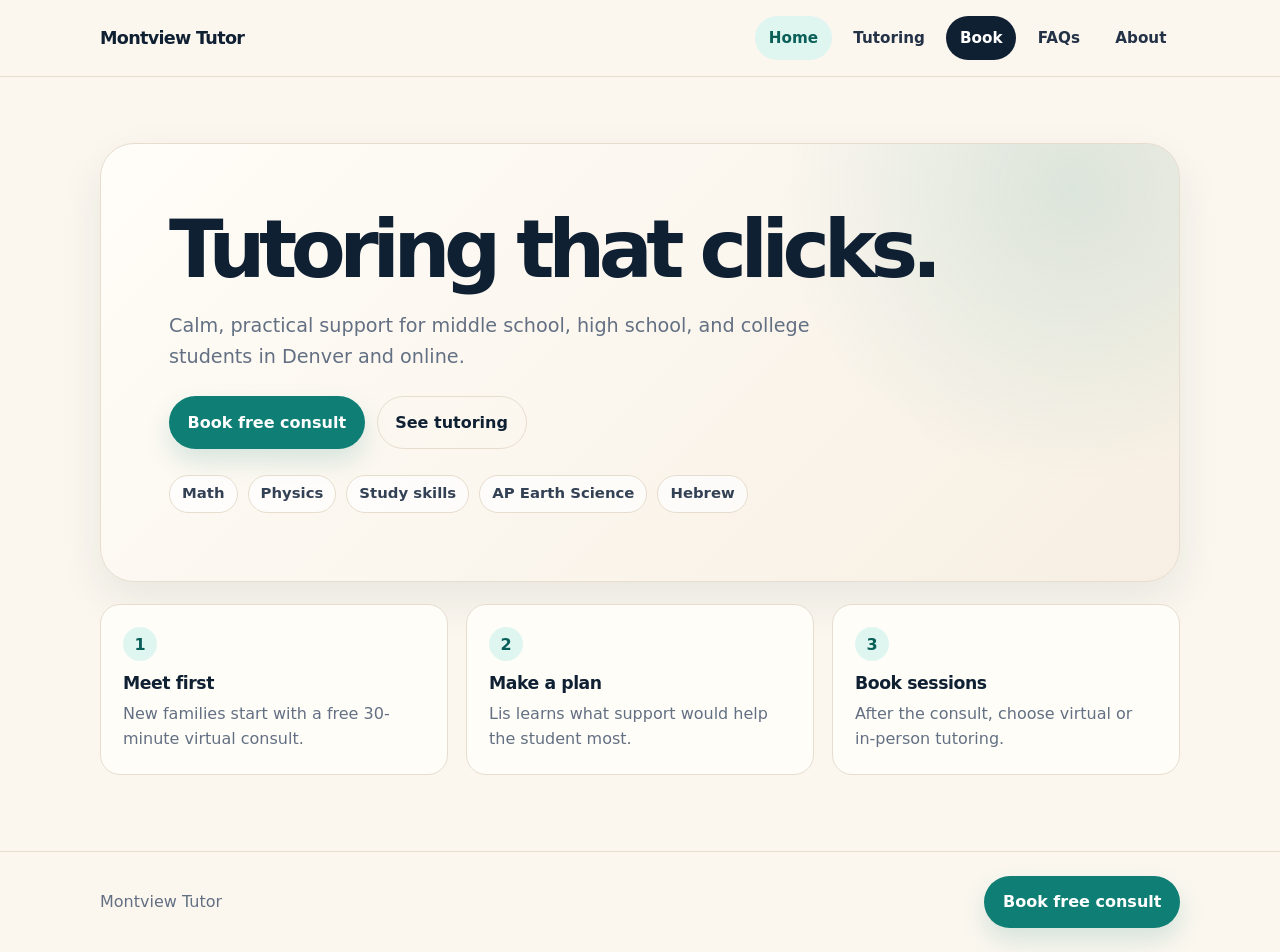
==== index.html @ cd3bea07 "Update index.html" ====
<!DOCTYPE html>
<html lang="en">
<head>
  <meta charset="UTF-8" />
  <meta name="viewport" content="width=device-width, initial-scale=1.0" />

  <title>Montview Tutor</title>
  <meta name="description" content="Clear, practical tutoring in Denver and online with Lis Cohen." />

  <link rel="stylesheet" href="styles.css?v=10" />
</head>
<body>
  <header class="site-header">
    <div class="container header-bar">
      <a class="brand" href="index.html">Montview Tutor</a>

      <nav class="nav" aria-label="Main navigation">
        <a class="active" href="index.html" aria-current="page">Home</a>
        <a href="tutoring.html">Tutoring</a>
        <a class="nav-button" href="schedule.html">Book</a>
        <a href="faq.html">FAQs</a>
        <a href="about.html">About</a>
      </nav>
    </div>
  </header>

  <main class="home">
    <div class="container">
      <section class="hero">
        <h1>Tutoring that clicks.</h1>

        <p>
          Calm, practical support for middle school, high school, and college students in Denver and online.
        </p>

        <div class="button-row">
          <a class="button" href="schedule.html">Book free consult</a>
          <a class="button secondary" href="tutoring.html">See tutoring</a>
        </div>

        <div class="tags" aria-label="Tutoring subjects">
          <span class="tag">Math</span>
          <span class="tag">Physics</span>
          <span class="tag">Study skills</span>
          <span class="tag">AP Earth Science</span>
          <span class="tag">Hebrew</span>
        </div>
      </section>

      <section class="steps grid three" aria-label="How tutoring starts">
        <article class="simple-card">
          <span class="step-number">1</span>
          <h3>Meet first</h3>
          <p>New families start with a free 30-minute virtual consult.</p>
        </article>

        <article class="simple-card">
          <span class="step-number">2</span>
          <h3>Make a plan</h3>
          <p>Lis learns what support would help the student most.</p>
        </article>

        <article class="simple-card">
          <span class="step-number">3</span>
          <h3>Book sessions</h3>
          <p>After the consult, choose virtual or in-person tutoring.</p>
        </article>
      </section>
    </div>
  </main>

  <footer class="site-footer">
    <div class="container footer-bar">
      <span>Montview Tutor</span>
      <a class="button" href="schedule.html">Book free consult</a>
    </div>
  </footer>
</body>
</html>
---- styles.css ----
:root {
  --bg: #fbf7ef;
  --card: #fffdf8;
  --ink: #102033;
  --muted: #637083;
  --line: #e7ddcf;
  --teal: #0f7f75;
  --teal-dark: #0a5f58;
  --mint: #dff5f0;
  --cream: #f4ede3;
  --white: #ffffff;
  --shadow: 0 18px 45px rgba(16, 32, 51, 0.08);
  --radius: 24px;
}

* {
  box-sizing: border-box;
}

html {
  scroll-behavior: smooth;
}

body {
  margin: 0;
  background: var(--bg);
  color: var(--ink);
  font-family: Inter, ui-sans-serif, system-ui, -apple-system, BlinkMacSystemFont, "Segoe UI", Arial, sans-serif;
  font-size: 16px;
  line-height: 1.6;
}

img {
  max-width: 100%;
  display: block;
}

a {
  color: inherit;
}

.container {
  width: min(1080px, calc(100% - 40px));
  margin: 0 auto;
}

/* HEADER */

.site-header {
  position: sticky;
  top: 0;
  z-index: 100;
  background: rgba(251, 247, 239, 0.96);
  border-bottom: 1px solid var(--line);
  backdrop-filter: blur(12px);
}

.header-bar {
  min-height: 76px;
  display: flex;
  align-items: center;
  justify-content: space-between;
  gap: 24px;
}

.brand {
  color: var(--ink);
  text-decoration: none;
  font-size: 1.1rem;
  font-weight: 900;
  letter-spacing: -0.04em;
  white-space: nowrap;
}

.nav {
  display: flex;
  align-items: center;
  gap: 8px;
  flex-wrap: wrap;
}

.nav a {
  color: #243247;
  text-decoration: none;
  font-size: 0.95rem;
  font-weight: 800;
  padding: 0.6rem 0.85rem;
  border-radius: 999px;
}

.nav a:hover,
.nav a.active {
  background: var(--mint);
  color: var(--teal-dark);
}

.nav a.nav-button {
  background: var(--ink);
  color: white;
}

.nav a.nav-button:hover,
.nav a.nav-button.active {
  background: var(--teal);
  color: white;
}

/* GLOBAL */

main {
  min-height: calc(100vh - 150px);
}

.page {
  padding: 56px 0 78px;
}

.page-title {
  margin: 0 0 30px;
  font-size: clamp(2.4rem, 6vw, 4rem);
  line-height: 1;
  letter-spacing: -0.07em;
}

h1,
h2,
h3,
p {
  margin-top: 0;
}

h2 {
  margin-bottom: 0.7rem;
  font-size: clamp(1.45rem, 3vw, 2rem);
  line-height: 1.1;
  letter-spacing: -0.045em;
}

h3 {
  margin-bottom: 0.35rem;
  font-size: 1.08rem;
  line-height: 1.25;
  letter-spacing: -0.025em;
}

p {
  color: var(--muted);
}

p:last-child {
  margin-bottom: 0;
}

.button-row {
  display: flex;
  align-items: center;
  gap: 12px;
  flex-wrap: wrap;
  margin-top: 24px;
}

.button {
  display: inline-flex;
  align-items: center;
  justify-content: center;
  min-height: 46px;
  padding: 0.78rem 1.1rem;
  border-radius: 999px;
  border: 1px solid transparent;
  background: var(--teal);
  color: white;
  text-decoration: none;
  font-weight: 900;
  box-shadow: 0 12px 26px rgba(15, 127, 117, 0.16);
}

.button:hover {
  background: var(--teal-dark);
}

.button.secondary {
  background: transparent;
  color: var(--ink);
  border-color: var(--line);
  box-shadow: none;
}

.button.secondary:hover {
  background: var(--white);
}

.button.dark {
  background: var(--ink);
}

.button.dark:hover {
  background: #26364d;
}

.card {
  background: var(--card);
  border: 1px solid var(--line);
  border-radius: var(--radius);
  padding: clamp(1.35rem, 3vw, 2rem);
  box-shadow: var(--shadow);
}

.simple-card {
  background: var(--card);
  border: 1px solid var(--line);
  border-radius: 20px;
  padding: 22px;
}

.grid {
  display: grid;
  gap: 18px;
}

.grid.two {
  grid-template-columns: repeat(2, minmax(0, 1fr));
}

.grid.three {
  grid-template-columns: repeat(3, minmax(0, 1fr));
}

/* HOME */

.home {
  padding: 66px 0 76px;
}

.hero {
  background:
    radial-gradient(circle at 90% 10%, rgba(15, 127, 117, 0.13), transparent 28%),
    linear-gradient(135deg, #fffdf8, #f7efe3);
  border: 1px solid var(--line);
  border-radius: 34px;
  padding: clamp(2rem, 6vw, 4.25rem);
  box-shadow: var(--shadow);
}

.hero h1 {
  max-width: 780px;
  margin-bottom: 22px;
  font-size: clamp(2.8rem, 8vw, 5rem);
  line-height: 0.96;
  letter-spacing: -0.08em;
}

.hero p {
  max-width: 700px;
  font-size: clamp(1.05rem, 2vw, 1.2rem);
}

.tags {
  display: flex;
  gap: 10px;
  flex-wrap: wrap;
  margin-top: 26px;
}

.tag {
  display: inline-flex;
  align-items: center;
  min-height: 36px;
  padding: 0.4rem 0.75rem;
  border-radius: 999px;
  border: 1px solid var(--line);
  background: rgba(255, 255, 255, 0.7);
  color: #334155;
  font-size: 0.93rem;
  font-weight: 800;
}

.steps {
  margin-top: 22px;
}

.step-number {
  width: 34px;
  height: 34px;
  margin-bottom: 12px;
  border-radius: 50%;
  background: var(--mint);
  color: var(--teal-dark);
  display: inline-flex;
  align-items: center;
  justify-content: center;
  font-weight: 900;
}

/* TUTORING */

.split {
  display: grid;
  grid-template-columns: 1.08fr 0.92fr;
  gap: 30px;
  align-items: center;
}

.photo-card {
  overflow: hidden;
  border: 1px solid var(--line);
  border-radius: 28px;
  background: var(--card);
  box-shadow: var(--shadow);
}

.photo-card img {
  width: 100%;
  aspect-ratio: 4 / 3;
  object-fit: cover;
}

.price-grid {
  display: grid;
  grid-template-columns: repeat(2, minmax(0, 1fr));
  gap: 14px;
  margin: 22px 0 14px;
}

.price {
  background: var(--cream);
  border: 1px solid var(--line);
  border-radius: 18px;
  padding: 18px;
}

.price strong {
  display: block;
  color: var(--ink);
  font-size: 1.55rem;
  line-height: 1;
  letter-spacing: -0.05em;
}

.clean-list {
  list-style: none;
  padding: 0;
  margin: 0;
  display: grid;
  gap: 10px;
}

.clean-list li {
  display: flex;
  gap: 10px;
  color: #3a4658;
}

.clean-list li::before {
  content: "";
  width: 8px;
  height: 8px;
  margin-top: 0.72rem;
  flex: 0 0 auto;
  border-radius: 50%;
  background: var(--teal);
}

/* BOOK */

.booking-grid {
  display: grid;
  grid-template-columns: repeat(2, minmax(0, 1fr));
  gap: 18px;
  align-items: start;
}

.booking-card {
  min-height: 100%;
}

.confirm-box {
  display: flex;
  align-items: flex-start;
  gap: 12px;
  margin-top: 18px;
  padding: 16px;
  border: 1px solid var(--line);
  border-radius: 18px;
  background: var(--cream);
  color: #263447;
  font-weight: 850;
  cursor: pointer;
}

.confirm-box input {
  width: 20px;
  height: 20px;
  margin-top: 3px;
  accent-color: var(--teal);
}

.paid-options {
  display: grid;
  gap: 12px;
  margin-top: 16px;
}

.booking-option {
  padding: 18px;
  border: 1px solid var(--line);
  border-radius: 18px;
  background: white;
}

.booking-option .button {
  margin-top: 12px;
}

[hidden] {
  display: none !important;
}

/* FAQ */

.faq-list {
  display: grid;
  gap: 12px;
  max-width: 880px;
}

details {
  overflow: hidden;
  background: var(--card);
  border: 1px solid var(--line);
  border-radius: 18px;
}

summary {
  cursor: pointer;
  list-style: none;
  padding: 18px 20px;
  color: var(--ink);
  font-weight: 900;
}

summary::-webkit-details-marker {
  display: none;
}

summary::before {
  content: "+";
  margin-right: 10px;
  color: var(--teal);
  font-weight: 900;
}

details[open] summary::before {
  content: "–";
}

details p {
  margin: 0;
  padding: 0 20px 20px 44px;
}

.cta {
  max-width: 880px;
  margin-top: 24px;
  padding: 24px;
  border-radius: 24px;
  background: var(--ink);
  color: white;
  display: flex;
  justify-content: space-between;
  align-items: center;
  gap: 18px;
}

.cta h2 {
  margin-bottom: 4px;
}

.cta p {
  color: rgba(255, 255, 255, 0.75);
}

/* ABOUT */

.about-grid {
  display: grid;
  grid-template-columns: 1.1fr 0.9fr;
  gap: 30px;
  align-items: start;
}

.portrait {
  overflow: hidden;
  border: 1px solid var(--line);
  border-radius: 28px;
  background: var(--card);
  box-shadow: var(--shadow);
}

.portrait img {
  width: 100%;
  aspect-ratio: 4 / 5;
  object-fit: cover;
  object-position: center;
}

/* FOOTER */

.site-footer {
  border-top: 1px solid var(--line);
  padding: 24px 0;
}

.footer-bar {
  display: flex;
  justify-content: space-between;
  align-items: center;
  gap: 16px;
  flex-wrap: wrap;
}

.footer-bar span {
  color: var(--muted);
}

/* MOBILE */

@media (max-width: 780px) {
  .header-bar {
    align-items: flex-start;
    flex-direction: column;
    gap: 12px;
    padding: 16px 0;
  }

  .nav {
    width: 100%;
  }

  .nav a {
    padding: 0.55rem 0.7rem;
  }

  .page {
    padding: 40px 0 64px;
  }

  .page-title {
    font-size: clamp(2.35rem, 13vw, 3.5rem);
  }

  .hero {
    border-radius: 26px;
  }

  .hero h1 {
    font-size: clamp(2.8rem, 14vw, 4rem);
  }

  .grid.two,
  .grid.three,
  .split,
  .booking-grid,
  .about-grid,
  .price-grid {
    grid-template-columns: 1fr;
  }

  .cta {
    align-items: flex-start;
    flex-direction: column;
  }
}
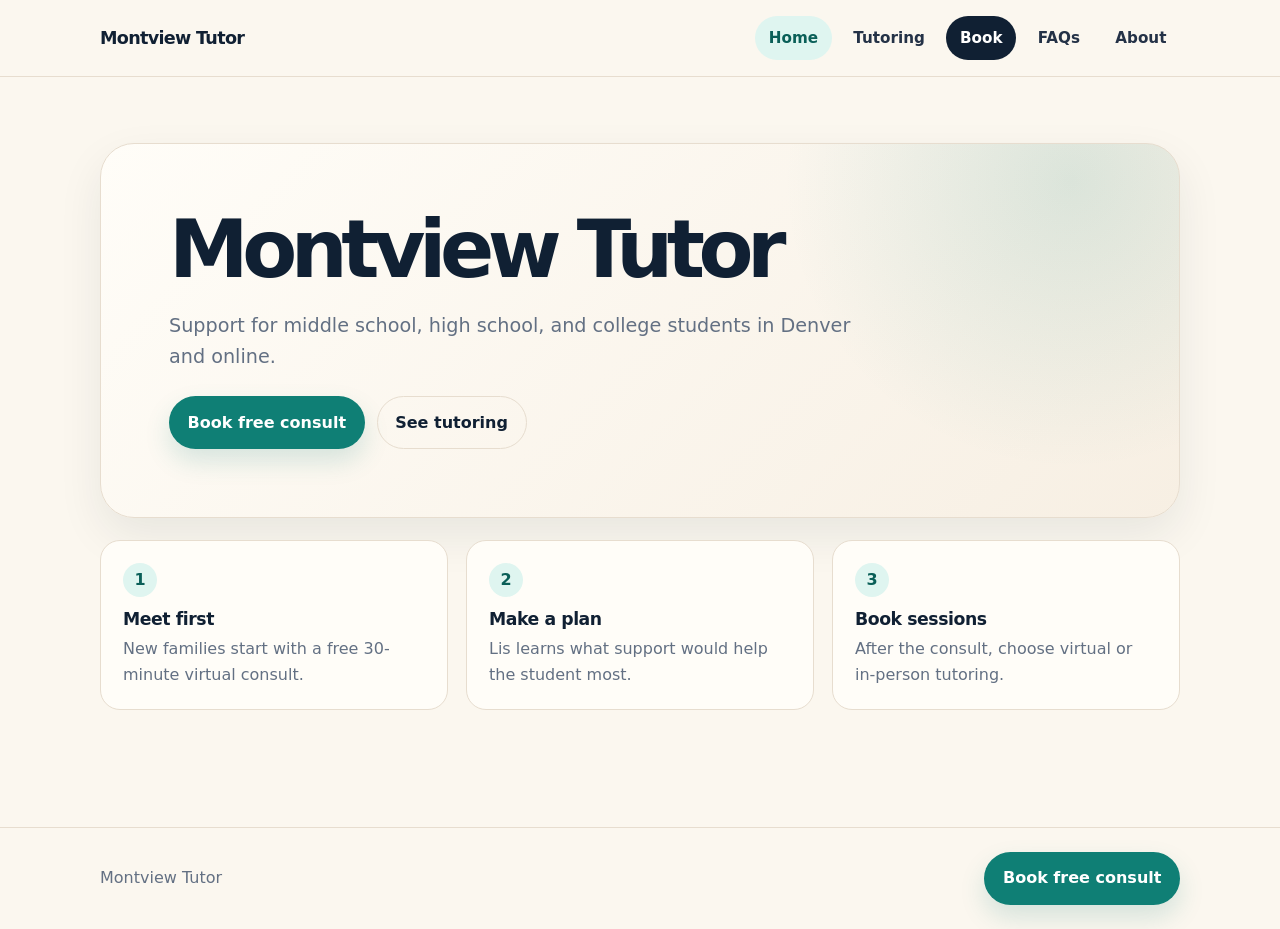
==== commit 30f36d56: "Update index.html" ====
--- a/index.html
+++ b/index.html
@@ -12,10 +12,10 @@
 <body>
   <header class="site-header">
     <div class="container header-bar">
-      <a class="brand" href="index.html">Montview Tutor</a>
+      <a class="brand" href="/tutor/">Montview Tutor</a>
 
       <nav class="nav" aria-label="Main navigation">
-        <a class="active" href="index.html" aria-current="page">Home</a>
+        <a class="active" href="/tutor/" aria-current="page">Home</a>
         <a href="tutoring.html">Tutoring</a>
         <a class="nav-button" href="schedule.html">Book</a>
         <a href="faq.html">FAQs</a>
@@ -27,10 +27,10 @@
   <main class="home">
     <div class="container">
       <section class="hero">
-        <h1>Tutoring that clicks.</h1>
+        <h1>Montview Tutor</h1>
 
         <p>
-          Calm, practical support for middle school, high school, and college students in Denver and online.
+          Support for middle school, high school, and college students in Denver and online.
         </p>
 
         <div class="button-row">
@@ -38,13 +38,6 @@
           <a class="button secondary" href="tutoring.html">See tutoring</a>
         </div>
 
-        <div class="tags" aria-label="Tutoring subjects">
-          <span class="tag">Math</span>
-          <span class="tag">Physics</span>
-          <span class="tag">Study skills</span>
-          <span class="tag">AP Earth Science</span>
-          <span class="tag">Hebrew</span>
-        </div>
       </section>
 
       <section class="steps grid three" aria-label="How tutoring starts">
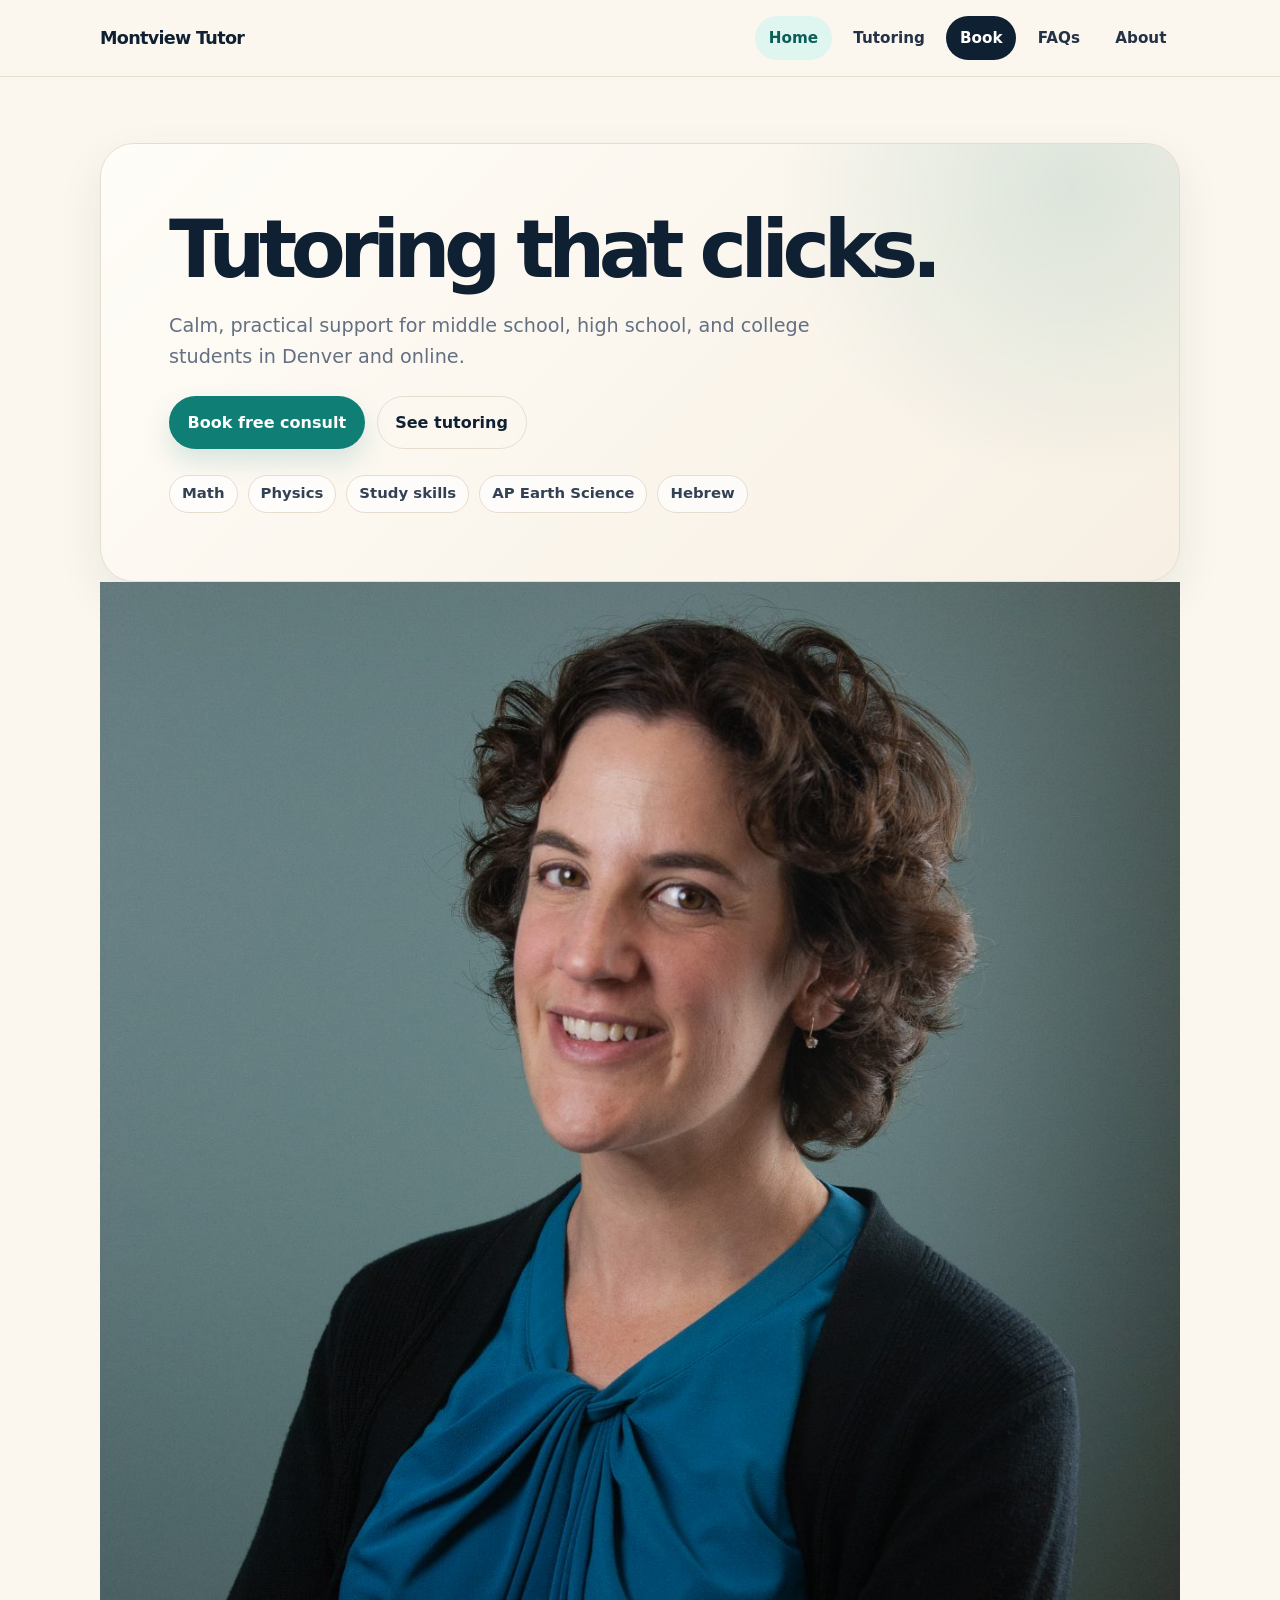
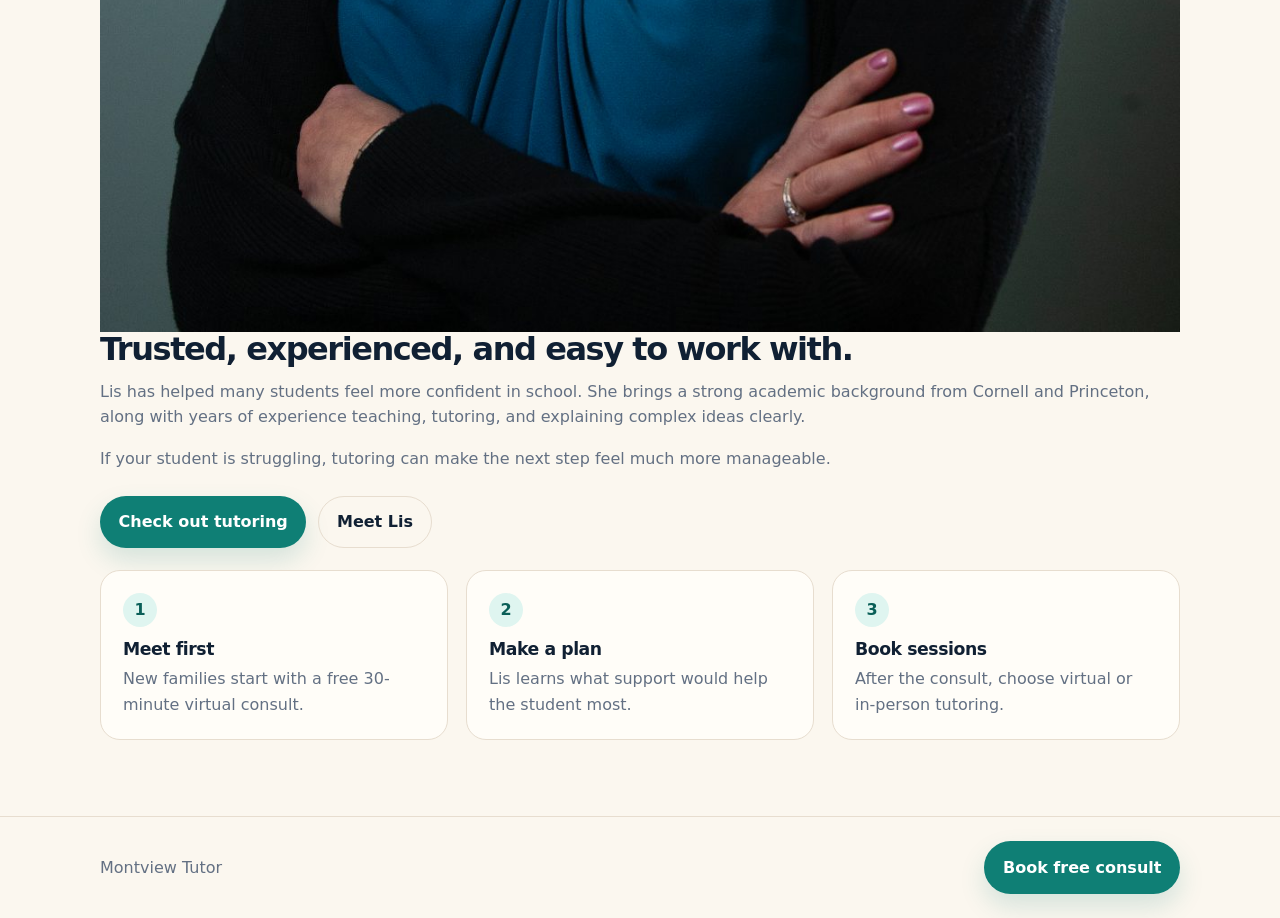
==== commit d20316c3: "Update index.html" ====
--- a/index.html
+++ b/index.html
@@ -7,7 +7,7 @@
   <title>Montview Tutor</title>
   <meta name="description" content="Clear, practical tutoring in Denver and online with Lis Cohen." />
 
-  <link rel="stylesheet" href="styles.css?v=10" />
+  <link rel="stylesheet" href="styles.css?v=14" />
 </head>
 <body>
   <header class="site-header">
@@ -27,10 +27,10 @@
   <main class="home">
     <div class="container">
       <section class="hero">
-        <h1>Montview Tutor</h1>
+        <h1>Tutoring that clicks.</h1>
 
         <p>
-          Support for middle school, high school, and college students in Denver and online.
+          Calm, practical support for middle school, high school, and college students in Denver and online.
         </p>
 
         <div class="button-row">
@@ -38,6 +38,36 @@
           <a class="button secondary" href="tutoring.html">See tutoring</a>
         </div>
 
+        <div class="tags" aria-label="Tutoring subjects">
+          <span class="tag">Math</span>
+          <span class="tag">Physics</span>
+          <span class="tag">Study skills</span>
+          <span class="tag">AP Earth Science</span>
+          <span class="tag">Hebrew</span>
+        </div>
+      </section>
+
+      <section class="lis-highlight">
+        <div class="lis-highlight-photo">
+          <img src="lis3.jpg" alt="Portrait of Lis Cohen" />
+        </div>
+
+        <div class="lis-highlight-copy">
+          <h2>Trusted, experienced, and easy to work with.</h2>
+
+          <p>
+            Lis has helped many students feel more confident in school. She brings a strong academic background from Cornell and Princeton, along with years of experience teaching, tutoring, and explaining complex ideas clearly.
+          </p>
+
+          <p>
+            If your student is struggling, tutoring can make the next step feel much more manageable.
+          </p>
+
+          <div class="button-row">
+            <a class="button" href="tutoring.html">Check out tutoring</a>
+            <a class="button secondary" href="about.html">Meet Lis</a>
+          </div>
+        </div>
       </section>
 
       <section class="steps grid three" aria-label="How tutoring starts">
--- a/styles.css
+++ b/styles.css
@@ -570,3 +570,79 @@
     flex-direction: column;
   }
 }
+
+
+/* Better tutoring page layout */
+
+.tutoring-hero-card {
+  display: grid;
+  grid-template-columns: minmax(0, 1.15fr) minmax(280px, 0.85fr);
+  gap: 24px;
+  align-items: stretch;
+  background: var(--card);
+  border: 1px solid var(--line);
+  border-radius: 30px;
+  padding: clamp(1.4rem, 3vw, 2rem);
+  box-shadow: var(--shadow);
+}
+
+.tutoring-copy {
+  display: flex;
+  flex-direction: column;
+  justify-content: center;
+}
+
+.tutoring-copy h2 {
+  margin-bottom: 0.75rem;
+}
+
+.tutoring-prices {
+  margin: 20px 0 14px;
+}
+
+.small-note {
+  font-size: 0.98rem;
+}
+
+.tutoring-image-card {
+  margin: 0;
+  background: var(--cream);
+  border: 1px solid var(--line);
+  border-radius: 24px;
+  overflow: hidden;
+  align-self: stretch;
+  display: flex;
+  flex-direction: column;
+}
+
+.tutoring-image-card img {
+  width: 100%;
+  height: 100%;
+  min-height: 330px;
+  max-height: 420px;
+  object-fit: cover;
+  object-position: center;
+}
+
+.tutoring-image-card figcaption {
+  padding: 14px 16px;
+  color: var(--muted);
+  font-size: 0.95rem;
+  line-height: 1.45;
+  background: var(--cream);
+}
+
+.tutoring-lists {
+  margin-top: 18px;
+}
+
+@media (max-width: 780px) {
+  .tutoring-hero-card {
+    grid-template-columns: 1fr;
+  }
+
+  .tutoring-image-card img {
+    min-height: 260px;
+    max-height: 340px;
+  }
+}
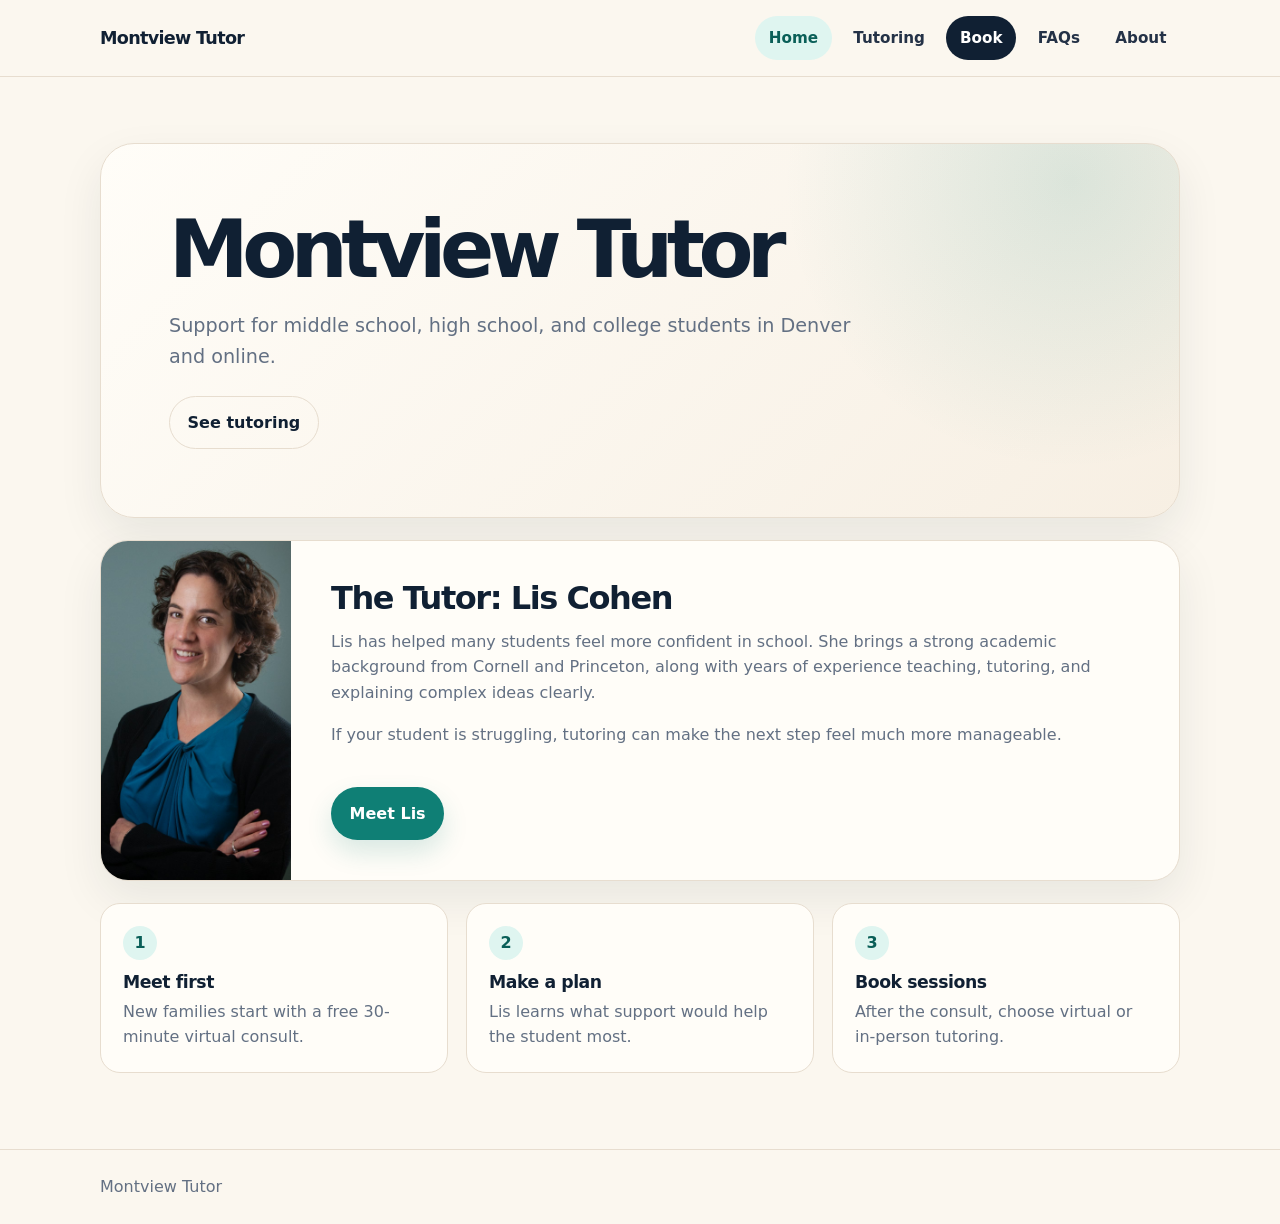
==== commit f9a40da2: "Update index.html" ====
--- a/index.html
+++ b/index.html
@@ -27,24 +27,16 @@
   <main class="home">
     <div class="container">
       <section class="hero">
-        <h1>Tutoring that clicks.</h1>
+        <h1>Montview Tutor</h1>
 
         <p>
-          Calm, practical support for middle school, high school, and college students in Denver and online.
+          Support for middle school, high school, and college students in Denver and online.
         </p>
 
         <div class="button-row">
-          <a class="button" href="schedule.html">Book free consult</a>
           <a class="button secondary" href="tutoring.html">See tutoring</a>
         </div>
 
-        <div class="tags" aria-label="Tutoring subjects">
-          <span class="tag">Math</span>
-          <span class="tag">Physics</span>
-          <span class="tag">Study skills</span>
-          <span class="tag">AP Earth Science</span>
-          <span class="tag">Hebrew</span>
-        </div>
       </section>
 
       <section class="lis-highlight">
@@ -53,7 +45,7 @@
         </div>
 
         <div class="lis-highlight-copy">
-          <h2>Trusted, experienced, and easy to work with.</h2>
+          <h2>The Tutor: Lis Cohen</h2>
 
           <p>
             Lis has helped many students feel more confident in school. She brings a strong academic background from Cornell and Princeton, along with years of experience teaching, tutoring, and explaining complex ideas clearly.
@@ -64,8 +56,7 @@
           </p>
 
           <div class="button-row">
-            <a class="button" href="tutoring.html">Check out tutoring</a>
-            <a class="button secondary" href="about.html">Meet Lis</a>
+            <a class="button" href="about.html">Meet Lis</a>
           </div>
         </div>
       </section>
@@ -95,7 +86,6 @@
   <footer class="site-footer">
     <div class="container footer-bar">
       <span>Montview Tutor</span>
-      <a class="button" href="schedule.html">Book free consult</a>
     </div>
   </footer>
 </body>
--- a/styles.css
+++ b/styles.css
@@ -646,3 +646,56 @@
     max-height: 340px;
   }
 }
+
+/* Homepage Lis highlight section */
+
+.lis-highlight {
+  display: grid;
+  grid-template-columns: 190px minmax(0, 1fr);
+  gap: 0;
+  align-items: stretch;
+  margin-top: 22px;
+  background: var(--card);
+  border: 1px solid var(--line);
+  border-radius: 28px;
+  overflow: hidden;
+  box-shadow: var(--shadow);
+}
+
+.lis-highlight-photo {
+  background: var(--cream);
+}
+
+.lis-highlight-photo img {
+  width: 100%;
+  height: 100%;
+  min-height: 245px;
+  object-fit: cover;
+  object-position: center;
+}
+
+.lis-highlight-copy {
+  padding: clamp(1.4rem, 4vw, 2.5rem);
+  display: flex;
+  flex-direction: column;
+  justify-content: center;
+}
+
+.lis-highlight-copy h2 {
+  max-width: 720px;
+  margin-bottom: 0.8rem;
+}
+
+.lis-highlight-copy p {
+  max-width: 760px;
+}
+
+@media (max-width: 700px) {
+  .lis-highlight {
+    grid-template-columns: 1fr;
+  }
+
+  .lis-highlight-photo img {
+    max-height: 280px;
+  }
+}
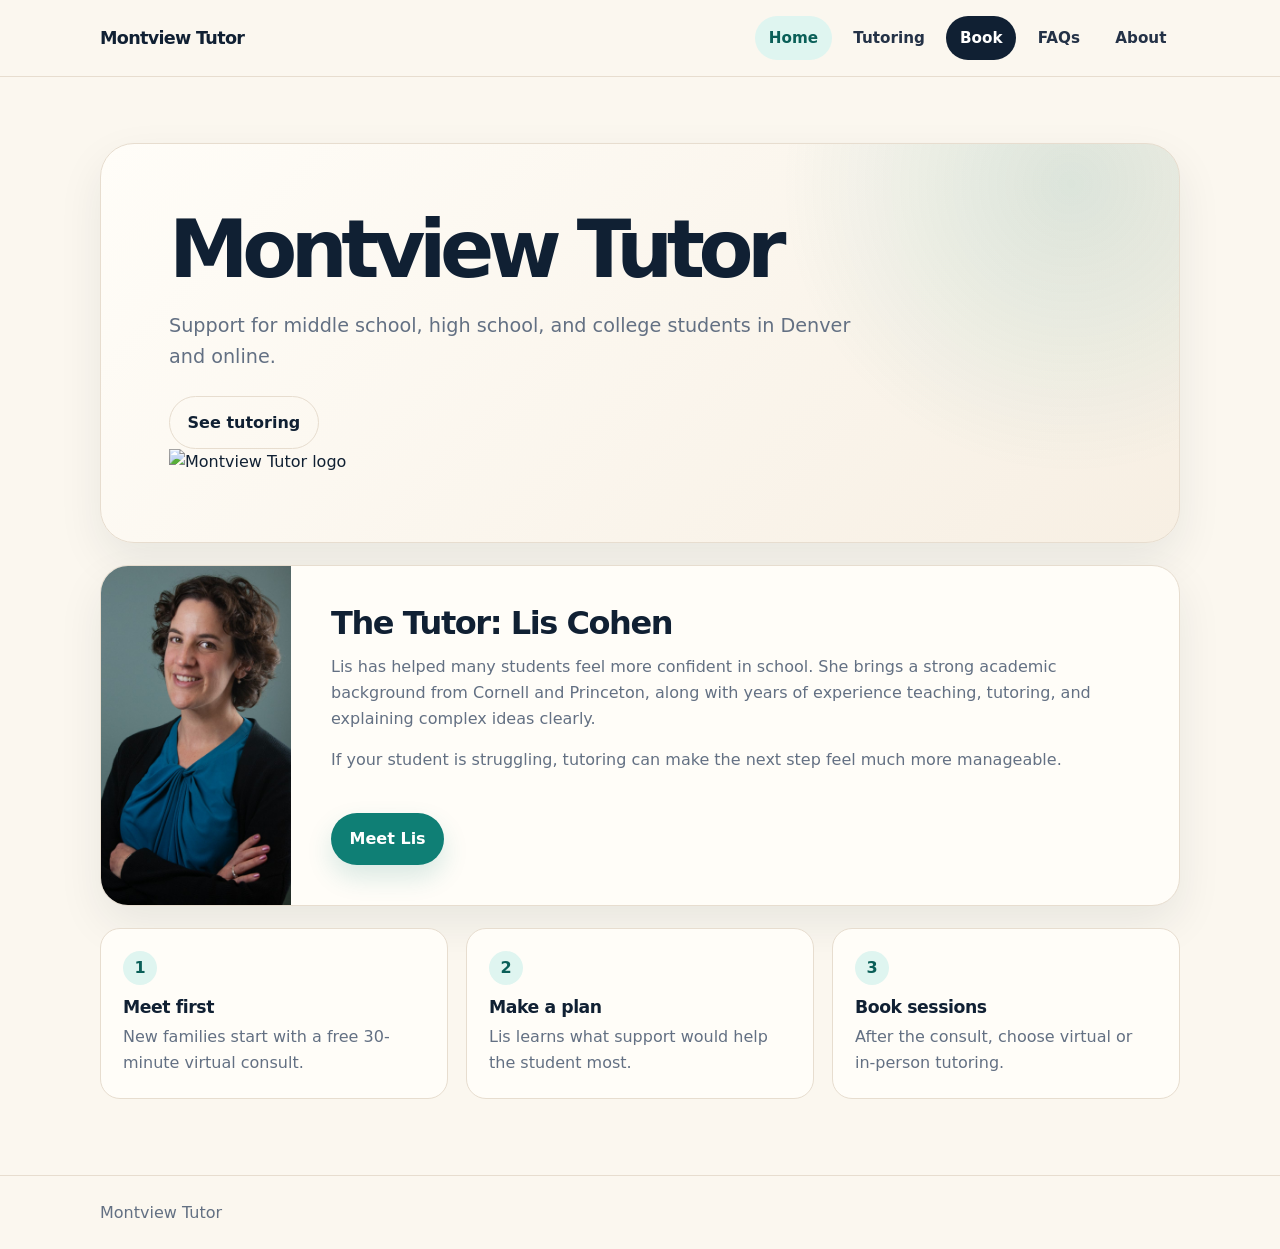
==== commit 5401649e: "Update index.html" ====
--- a/index.html
+++ b/index.html
@@ -26,17 +26,19 @@
 
   <main class="home">
     <div class="container">
-      <section class="hero">
-        <h1>Montview Tutor</h1>
-
-        <p>
-          Support for middle school, high school, and college students in Denver and online.
-        </p>
-
-        <div class="button-row">
-          <a class="button secondary" href="tutoring.html">See tutoring</a>
+      <section class="hero hero-with-logo">
+        <div class="hero-copy">
+          <h1>Montview Tutor</h1>
+          <p>
+            Support for middle school, high school, and college students in Denver and online.
+          </p>
+          <div class="button-row">
+            <a class="button secondary" href="tutoring.html">See tutoring</a>
+          </div>
         </div>
-
+        <div class="hero-logo-wrap">
+          <img src="logo.png" alt="Montview Tutor logo" />
+        </div>
       </section>
 
       <section class="lis-highlight">
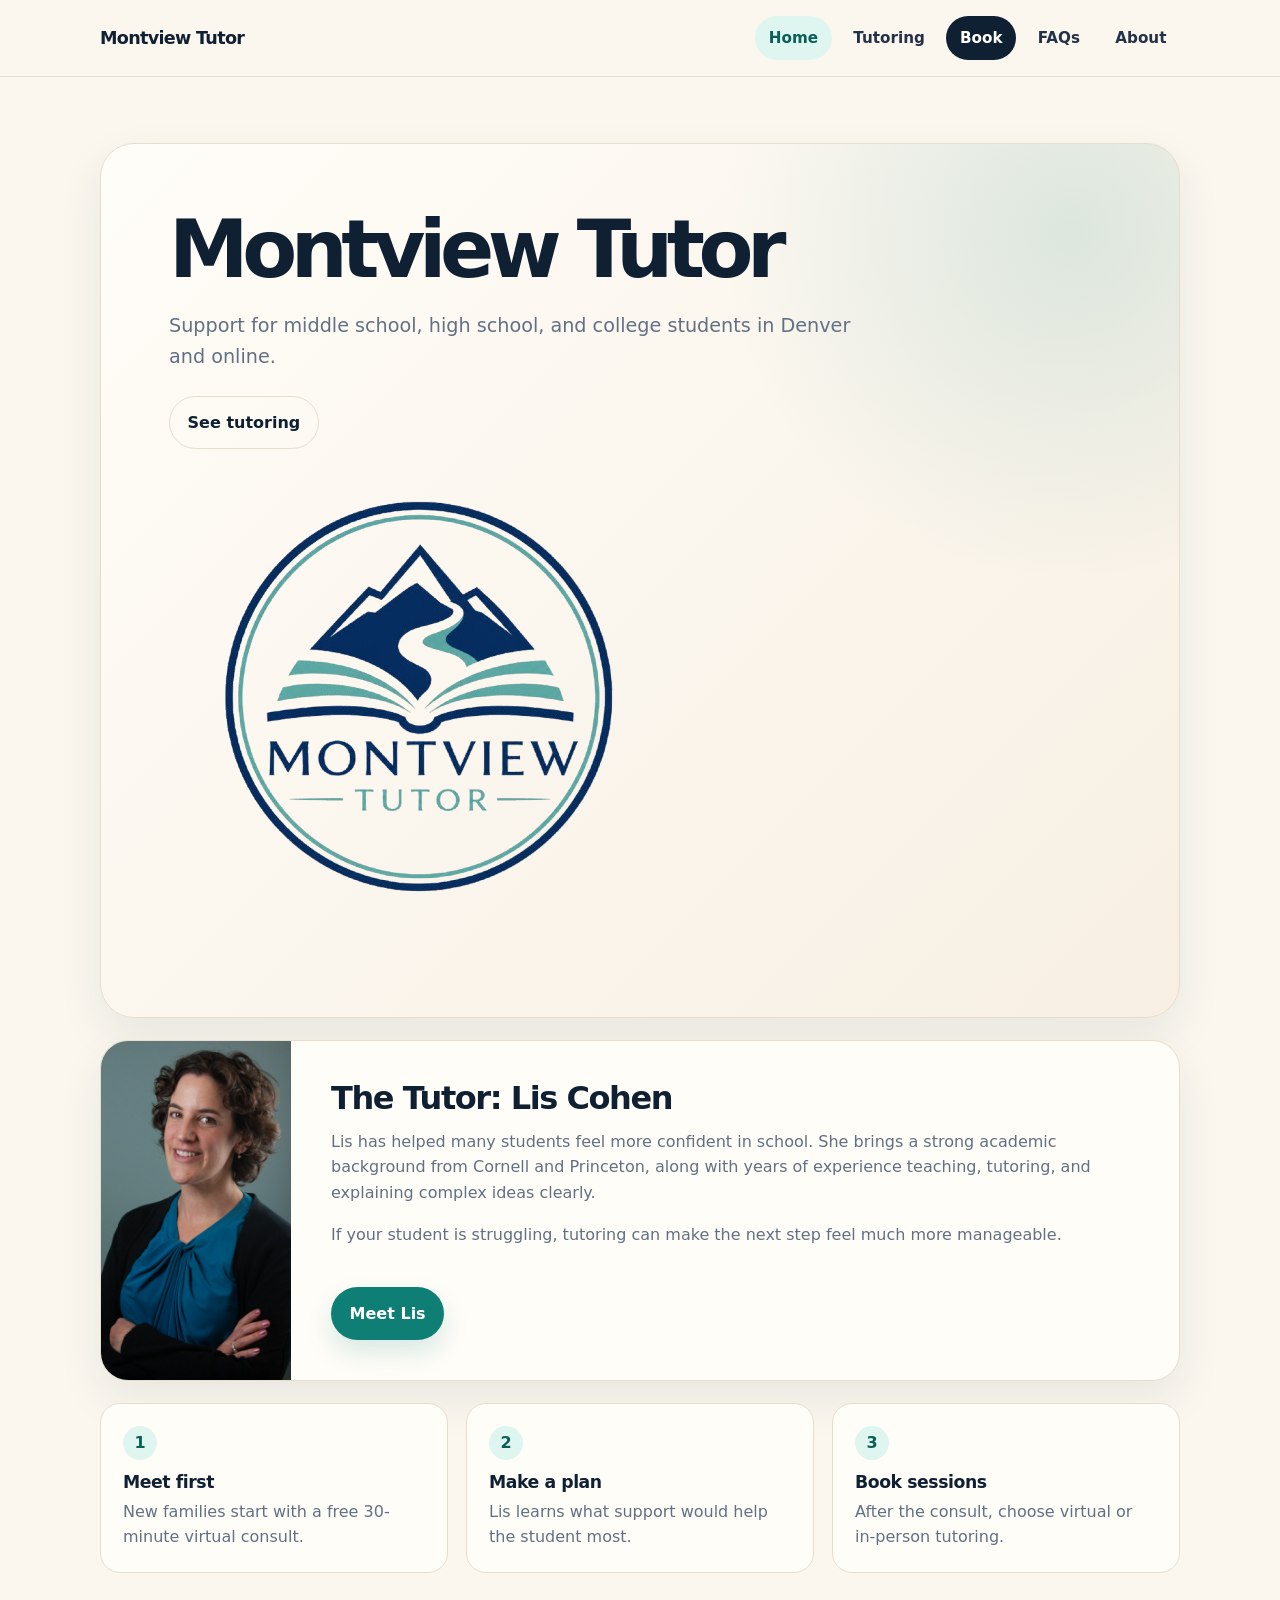
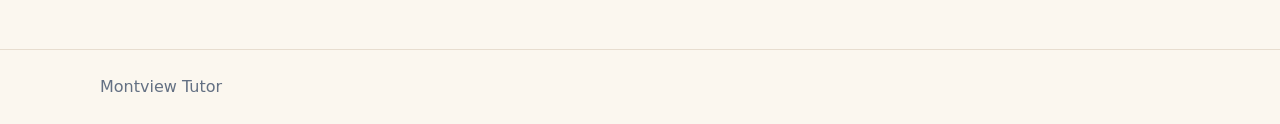
==== commit df6ac72d: "Update index.html" ====
--- a/index.html
+++ b/index.html
@@ -27,19 +27,22 @@
   <main class="home">
     <div class="container">
       <section class="hero hero-with-logo">
-        <div class="hero-copy">
-          <h1>Montview Tutor</h1>
-          <p>
-            Support for middle school, high school, and college students in Denver and online.
-          </p>
-          <div class="button-row">
-            <a class="button secondary" href="tutoring.html">See tutoring</a>
-          </div>
-        </div>
-        <div class="hero-logo-wrap">
-          <img src="logo.png" alt="Montview Tutor logo" />
-        </div>
-      </section>
+  <div class="hero-copy">
+    <h1>Montview Tutor</h1>
+
+    <p>
+      Support for middle school, high school, and college students in Denver and online.
+    </p>
+
+    <div class="button-row">
+      <a class="button secondary" href="tutoring.html">See tutoring</a>
+    </div>
+  </div>
+
+  <div class="hero-logo-wrap">
+    <img src="logo.png" alt="Montview Tutor logo" />
+  </div>
+</section>
 
       <section class="lis-highlight">
         <div class="lis-highlight-photo">
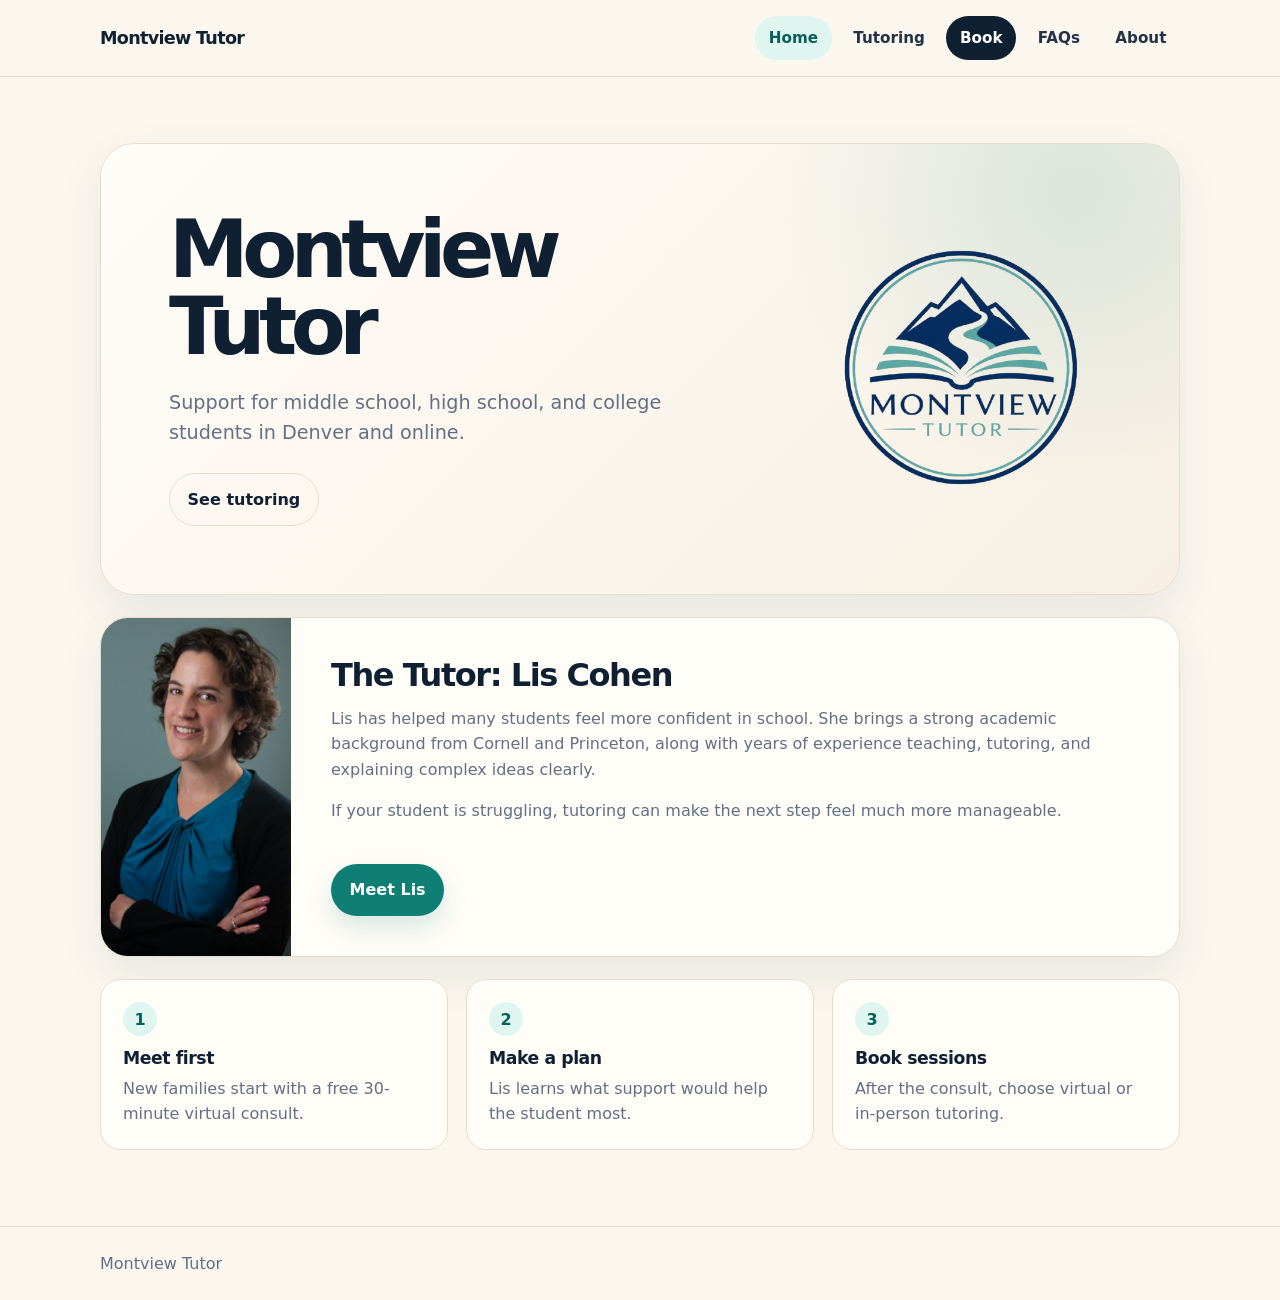
==== commit 63924493: "Update index.html" ====
--- a/index.html
+++ b/index.html
@@ -7,7 +7,7 @@
   <title>Montview Tutor</title>
   <meta name="description" content="Clear, practical tutoring in Denver and online with Lis Cohen." />
 
-  <link rel="stylesheet" href="styles.css?v=14" />
+  <link rel="stylesheet" href="styles.css?v=16" />
 </head>
 <body>
   <header class="site-header">
--- a/styles.css
+++ b/styles.css
@@ -699,3 +699,44 @@
     max-height: 280px;
   }
 }
+
+/* Logo inside homepage hero */
+
+.hero.hero-with-logo {
+  display: grid;
+  grid-template-columns: minmax(0, 1fr) 300px;
+  align-items: center;
+  gap: clamp(2rem, 6vw, 5rem);
+}
+
+.hero-copy {
+  min-width: 0;
+}
+
+.hero-logo-wrap {
+  justify-self: end;
+  width: 300px;
+  max-width: 100%;
+  aspect-ratio: 1 / 1;
+  display: flex;
+  align-items: center;
+  justify-content: center;
+}
+
+.hero-logo-wrap img {
+  width: 100%;
+  height: 100%;
+  object-fit: contain;
+}
+
+@media (max-width: 780px) {
+  .hero.hero-with-logo {
+    grid-template-columns: 1fr;
+  }
+
+  .hero-logo-wrap {
+    justify-self: start;
+    width: 220px;
+    margin-top: 10px;
+  }
+}
